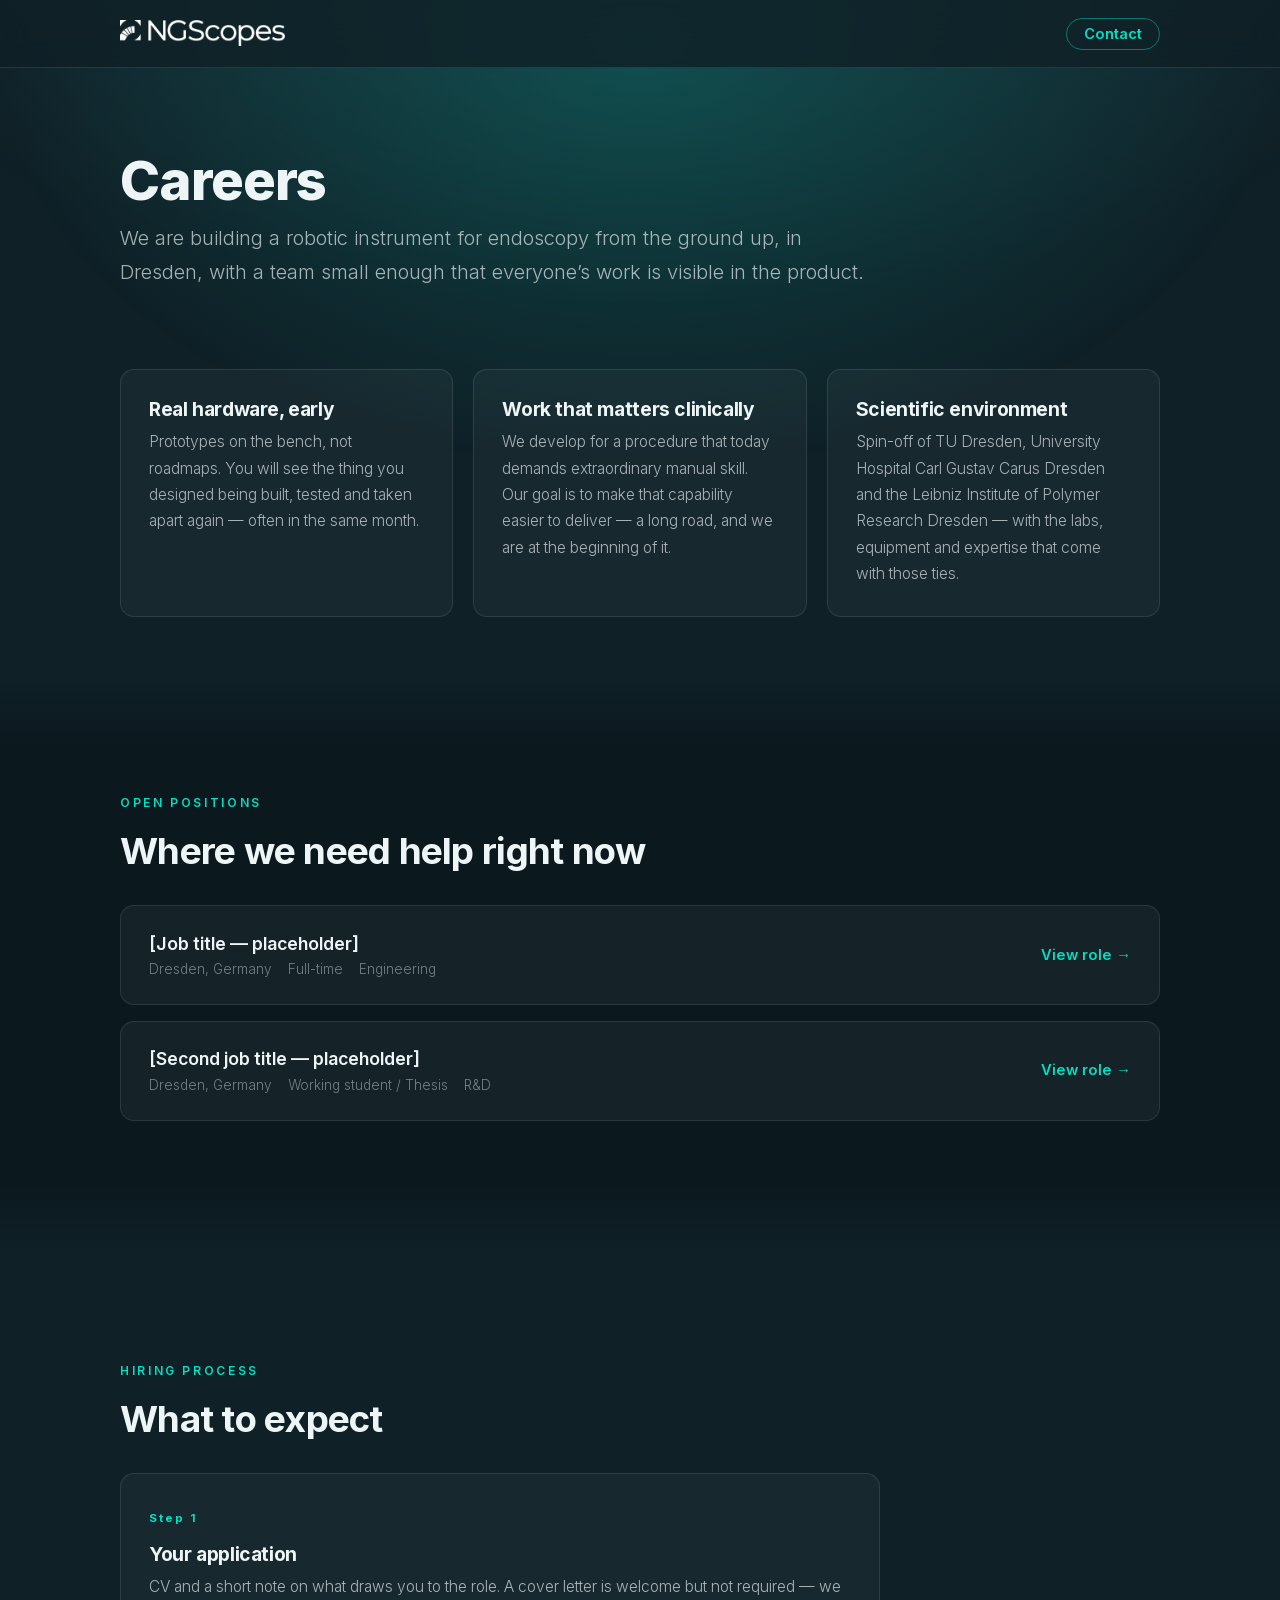
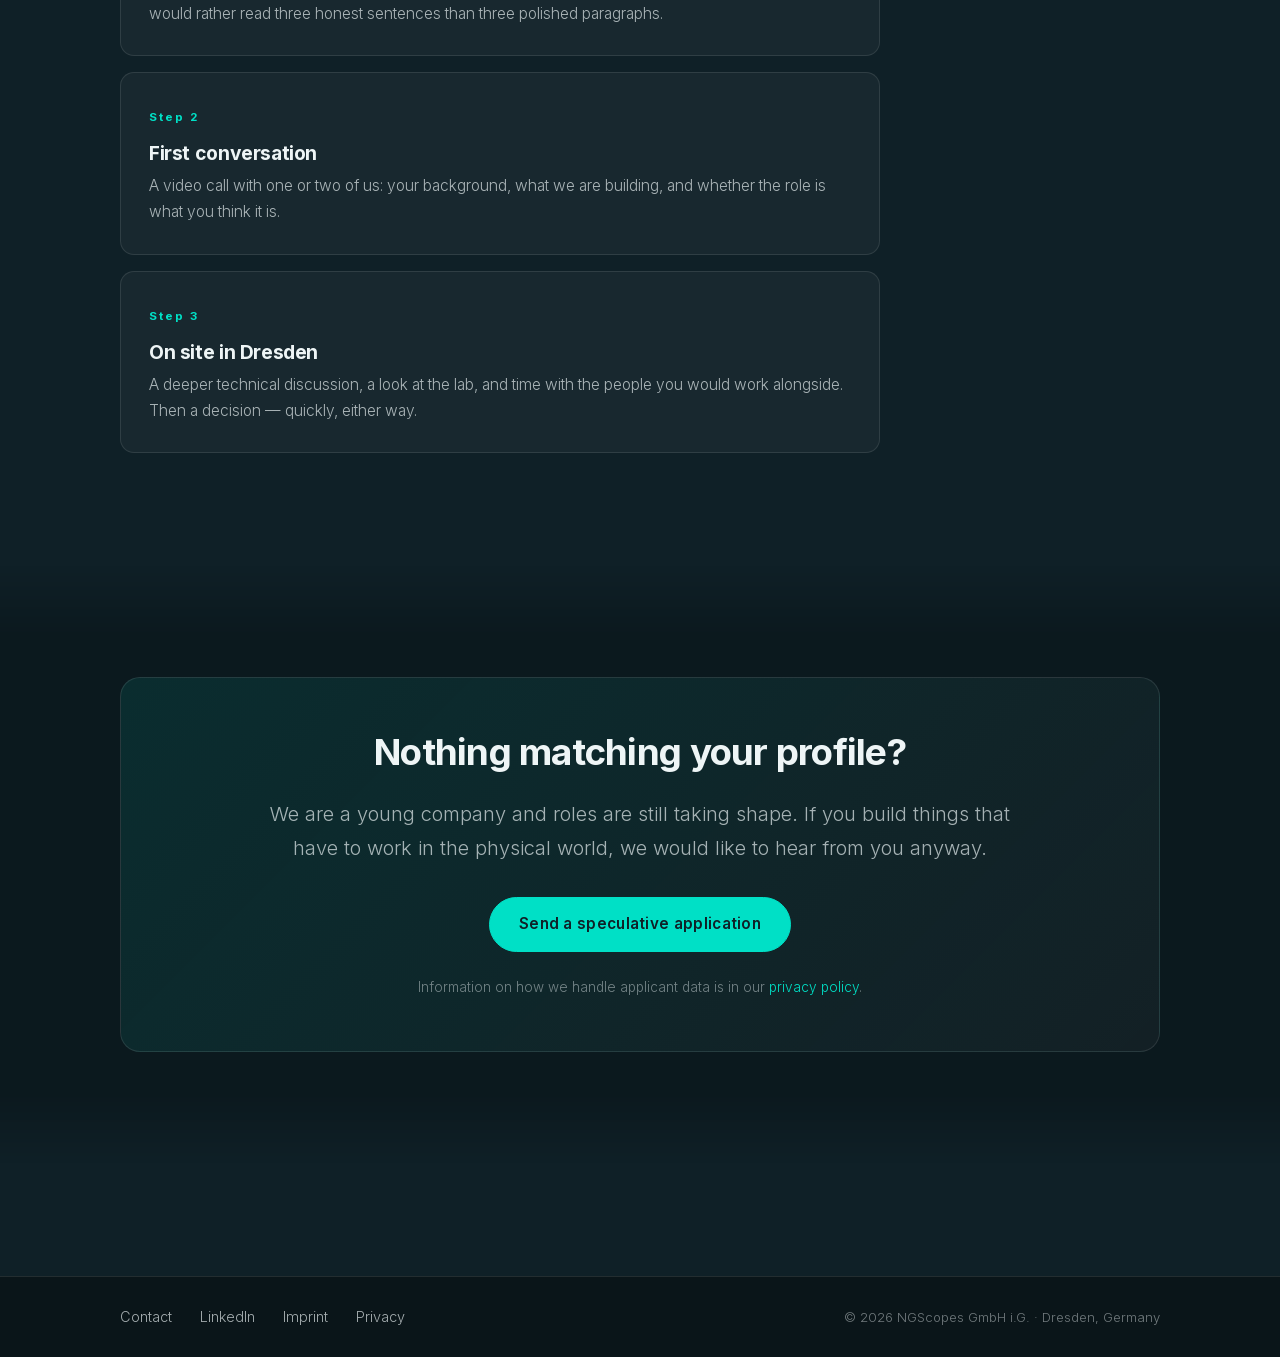
==== careers.html @ 13900980 "NGScopes company website Static site for ngscopes.com — plain HTML, CSS and a little JavaScript, no " ====
<!DOCTYPE html>
<!--
=========================================================================
  CAREERS — currently NOT part of the live navigation.

  The page still works and is reachable at /careers.html, but it is not
  linked from anywhere and is set to noindex, so search engines skip it.

  To publish it:
    1. delete the <meta name="robots" content="noindex"> line below
    2. add a Careers link back to tools/partials/header.html and
       tools/partials/footer.html, then run ./tools/sync-partials.sh
    3. un-comment the recruiting block in index.html
    4. add /careers.html back to sitemap.xml and remove the Disallow
       line in robots.txt
=========================================================================
-->
<html lang="en">
<head>
	<meta charset="UTF-8">
	<meta name="viewport" content="width=device-width, initial-scale=1.0">

	<title>Careers — NGScopes</title>
	<meta name="description" content="Open positions at NGScopes, an early-stage medical robotics company in Dresden building through-the-scope robotics for endoscopy.">
	<link rel="canonical" href="https://ngscopes.com/careers.html">
	<meta name="robots" content="noindex">

	<meta property="og:title" content="Careers — NGScopes">
	<meta property="og:description" content="Build medical robotics from scratch with a small founding team in Dresden.">
	<meta property="og:type" content="website">
	<meta property="og:url" content="https://ngscopes.com/careers.html">
	<meta property="og:image" content="https://ngscopes.com/assets/img/favicon_g.png">

	<link rel="icon" href="assets/img/favicon-32.png" sizes="32x32">
	<link rel="apple-touch-icon" href="assets/img/apple-touch-icon.png">
	<link rel="preload" as="font" type="font/woff2" href="assets/fonts/inter-latin.woff2" crossorigin>
	<link rel="stylesheet" href="assets/css/style.css">
</head>

<body>

<!-- @partial:header -->
<a class="skip-link" href="#main">Skip to content</a>
<div class="glow" aria-hidden="true"></div>

<header class="site-header">
	<div class="wrap">
		<a class="brand" href="index.html" aria-label="NGScopes — home">
			<img src="assets/img/logo-header.png" alt="NGScopes" width="163" height="26">
		</a>

		<nav class="site-nav" aria-label="Main">
			<ul>
				<li><a class="nav-cta" href="contact.html">Contact</a></li>
			</ul>
		</nav>
	</div>
</header>
<!-- @endpartial -->

<main id="main">

	<section class="page-head">
		<div class="wrap wrap--narrow">
			<h1>Careers</h1>
			<p class="lead">
				We are building a robotic instrument for endoscopy from the ground up, in Dresden,
				with a team small enough that everyone&rsquo;s work is visible in the product.
			</p>
		</div>
	</section>

	<!-- ================= WHY US ================= -->
	<section class="section section--tight">
		<div class="wrap">
			<div class="grid">
				<article class="card">
					<h3>Real hardware, early</h3>
					<p>
						Prototypes on the bench, not roadmaps. You will see the thing you designed
						being built, tested and taken apart again &mdash; often in the same month.
					</p>
				</article>
				<article class="card">
					<h3>Work that matters clinically</h3>
					<p>
						We develop for a procedure that today demands extraordinary manual skill.
						Our goal is to make that capability easier to deliver &mdash; a long road,
						and we are at the beginning of it.
					</p>
				</article>
				<article class="card">
					<h3>Scientific environment</h3>
					<p>
						Spin-off of TU Dresden, University Hospital Carl Gustav Carus Dresden and
						the Leibniz Institute of Polymer Research Dresden &mdash; with the labs,
						equipment and expertise that come with those ties.
					</p>
				</article>
			</div>
		</div>
	</section>

	<!-- =====================================================================
	     OPEN POSITIONS

	     TO ADD A POSITION:
	       1. copy careers/_template.html to careers/your-role.html
	       2. fill it in (all TODO markers are inside that file)
	       3. copy one <li> block below, adjust title, meta and href
	       4. add the new URL to sitemap.xml

	     TO REMOVE A POSITION:
	       delete its <li> below and delete the file in careers/.

	     IF THERE ARE NO OPEN POSITIONS:
	       delete the whole <ul class="job-list"> block and remove the HTML
	       comment markers around the "no open positions" block underneath it.
	     ===================================================================== -->
	<section class="section section--alt">
		<div class="wrap">
			<p class="section__label">Open positions</p>
			<h2>Where we need help right now</h2>

			<ul class="job-list" style="margin-top: 2rem;">

				<li>
					<a class="job" href="careers/_template.html">
						<span>
							<span class="job__title">[Job title &mdash; placeholder]</span>
							<span class="job__meta">
								<span>Dresden, Germany</span>
								<span>Full-time</span>
								<span>Engineering</span>
							</span>
						</span>
						<span class="job__cta">View role &rarr;</span>
					</a>
				</li>

				<li>
					<a class="job" href="careers/_template.html">
						<span>
							<span class="job__title">[Second job title &mdash; placeholder]</span>
							<span class="job__meta">
								<span>Dresden, Germany</span>
								<span>Working student / Thesis</span>
								<span>R&amp;D</span>
							</span>
						</span>
						<span class="job__cta">View role &rarr;</span>
					</a>
				</li>

			</ul>

			<!-- Empty state — remove these comment markers when no positions are listed.
			<div class="empty-state" style="margin-top: 2rem;">
				<h3>No open positions at the moment</h3>
				<p>
					We are still growing, and new roles open regularly. Send us a speculative
					application and we will get in touch when something fits.
				</p>
			</div>
			-->
		</div>
	</section>

	<!-- ================= PROCESS ================= -->
	<section class="section">
		<div class="wrap wrap--narrow">
			<p class="section__label">Hiring process</p>
			<h2>What to expect</h2>
			<!-- TODO: adjust these steps to how you actually run the process. -->
			<div class="grid" style="grid-template-columns: 1fr; gap: 1rem; margin-top: 2rem;">
				<article class="card">
					<span class="card__step">Step 1</span>
					<h3>Your application</h3>
					<p>
						CV and a short note on what draws you to the role. A cover letter is welcome
						but not required &mdash; we would rather read three honest sentences than
						three polished paragraphs.
					</p>
				</article>
				<article class="card">
					<span class="card__step">Step 2</span>
					<h3>First conversation</h3>
					<p>
						A video call with one or two of us: your background, what we are building,
						and whether the role is what you think it is.
					</p>
				</article>
				<article class="card">
					<span class="card__step">Step 3</span>
					<h3>On site in Dresden</h3>
					<p>
						A deeper technical discussion, a look at the lab, and time with the people
						you would work alongside. Then a decision &mdash; quickly, either way.
					</p>
				</article>
			</div>
		</div>
	</section>

	<!-- ================= SPECULATIVE ================= -->
	<section class="section section--alt">
		<div class="wrap">
			<div class="cta-band">
				<h2>Nothing matching your profile?</h2>
				<p class="lead">
					We are a young company and roles are still taking shape. If you build things
					that have to work in the physical world, we would like to hear from you anyway.
				</p>
				<div class="btn-row">
					<!-- TODO: replace with a dedicated careers address (e.g. jobs@ngscopes.com) once it exists. -->
					<a class="btn btn--solid" href="mailto:contactform@ngscopes.com?subject=Speculative%20application%20%E2%80%93%20NGScopes&body=Hello%20NGScopes%20team%2C%0A%0AI%20would%20like%20to%20introduce%20myself%20for%20a%20possible%20role%20at%20NGScopes.%0A%0AName%3A%0ABackground%3A%0AWhat%20I%20would%20like%20to%20work%20on%3A%0A%0A(Please%20attach%20your%20CV.)%0A%0AKind%20regards%2C">Send a speculative application</a>
				</div>
				<p style="font-size: 0.85rem; color: var(--text-faint); margin-top: 1.5rem;">
					Information on how we handle applicant data is in our
					<a href="privacy.html">privacy policy</a>.
				</p>
			</div>
		</div>
	</section>

</main>

<!-- @partial:footer -->
<footer class="site-footer">
	<div class="wrap">
		<nav class="footer-links" aria-label="Footer">
			<a href="contact.html">Contact</a>
			<a href="https://www.linkedin.com/company/ngscopes/" target="_blank" rel="noopener">LinkedIn</a>
			<a href="imprint.html">Imprint</a>
			<a href="privacy.html">Privacy</a>
		</nav>
		<p class="footer-meta">&copy; <span data-year>2026</span> NGScopes GmbH i.G. &middot; Dresden, Germany</p>
	</div>
</footer>
<!-- @endpartial -->

<script src="assets/js/main.js" defer></script>
</body>
</html>
---- assets/css/style.css ----
/* ==========================================================================
   NGScopes — stylesheet
   One file, no build step, no dependencies.
   Edit the custom properties in :root to restyle the whole site.
   ========================================================================== */

/* --- Fonts (self-hosted, no external requests) --------------------------- */

@font-face {
	font-family: 'Inter';
	font-style: normal;
	font-weight: 300 800;
	font-display: swap;
	src: url('../fonts/inter-latin.woff2') format('woff2');
	unicode-range: U+0000-00FF, U+0131, U+0152-0153, U+02BB-02BC, U+02C6, U+02DA,
		U+02DC, U+0304, U+0308, U+0329, U+2000-206F, U+20AC, U+2122, U+2191,
		U+2193, U+2212, U+2215, U+FEFF, U+FFFD;
}

@font-face {
	font-family: 'Inter';
	font-style: normal;
	font-weight: 300 800;
	font-display: swap;
	src: url('../fonts/inter-latin-ext.woff2') format('woff2');
	unicode-range: U+0100-02BA, U+02BD-02C5, U+02C7-02CC, U+02CE-02D7, U+02DD-02FF,
		U+0304, U+0308, U+0329, U+1D00-1DBF, U+1E00-1E9F, U+1EF2-1EFF, U+2020,
		U+20A0-20AB, U+20AD-20C0, U+2113, U+2C60-2C7F, U+A720-A7FF;
}

/* --- Design tokens ------------------------------------------------------- */

:root {
	--bg:           #0f2027;
	--bg-deep:      #0a1519;
	--surface:      rgba(255, 255, 255, 0.04);
	--surface-hi:   rgba(255, 255, 255, 0.07);
	--border:       rgba(255, 255, 255, 0.10);
	--border-hi:    rgba(0, 224, 198, 0.45);

	--text:         #eef5f6;
	--text-muted:   rgba(238, 245, 246, 0.68);
	--text-faint:   rgba(238, 245, 246, 0.45);

	--accent:       #00e0c6;
	--accent-deep:  #00b39e;
	--accent-glow:  rgba(0, 224, 198, 0.35);
	--warn:         #ff9478;

	--font:         'Inter', -apple-system, BlinkMacSystemFont, 'Segoe UI',
	                Roboto, Helvetica, Arial, sans-serif;

	--wrap:         1120px;
	--wrap-narrow:  760px;
	--radius:       14px;
	--radius-lg:    20px;

	--space-section: clamp(4rem, 9vw, 7rem);
	--header-h:      68px;
}

/* --- Reset --------------------------------------------------------------- */

*, *::before, *::after { box-sizing: border-box; }

html {
	scroll-behavior: smooth;
	scroll-padding-top: calc(var(--header-h) + 1rem);
	-webkit-text-size-adjust: 100%;
}

body {
	margin: 0;
	/* Column layout with a growing <main>: on short pages the footer sits at
	   the bottom of the viewport instead of floating mid-screen. */
	min-height: 100dvh;
	display: flex;
	flex-direction: column;
	font-family: var(--font);
	font-weight: 300;
	font-size: 17px;
	line-height: 1.7;
	color: var(--text);
	background: var(--bg);
	overflow-x: hidden;
	-webkit-font-smoothing: antialiased;
}

img { max-width: 100%; height: auto; display: block; }

h1, h2, h3, h4 {
	font-weight: 700;
	line-height: 1.2;
	letter-spacing: -0.02em;
	margin: 0 0 0.6em;
	text-wrap: balance;
}

h1 { font-size: clamp(2.1rem, 5.2vw, 3.4rem); font-weight: 800; }
h2 { font-size: clamp(1.6rem, 3.4vw, 2.3rem); }
h3 { font-size: 1.2rem; }
h4 { font-size: 1rem; }

p  { margin: 0 0 1.2em; }
p:last-child { margin-bottom: 0; }

a {
	color: var(--accent);
	text-decoration: none;
	transition: color 0.2s ease, opacity 0.2s ease;
}
a:hover { color: var(--text); }

ul, ol { padding-left: 1.3em; }
li { margin-bottom: 0.5em; }

strong { font-weight: 600; }

:focus-visible {
	outline: 2px solid var(--accent);
	outline-offset: 3px;
	border-radius: 4px;
}

/* --- Ambient background glow ---------------------------------------------
   A plain radial gradient, deliberately without filter: blur(). A large
   blurred layer forces an expensive repaint on every scroll frame; a gradient
   costs nothing and looks the same. Only opacity/transform are animated, so
   the compositor handles it.
   ------------------------------------------------------------------------ */

.glow {
	position: fixed;
	inset: -20vh -10vw auto -10vw;
	height: 120vh;
	background:
		radial-gradient(60% 55% at 50% 22%, rgba(0, 224, 198, 0.20), transparent 70%),
		radial-gradient(80% 60% at 50% 0%, rgba(32, 58, 67, 0.75), transparent 75%);
	pointer-events: none;
	will-change: opacity;
	z-index: 0;
	animation: glowPulse 16s ease-in-out infinite alternate;
}

@keyframes glowPulse {
	from { opacity: 0.75; }
	to   { opacity: 1; }
}

/* --- Layout helpers ------------------------------------------------------ */

.wrap {
	width: 100%;
	max-width: var(--wrap);
	margin-inline: auto;
	padding-inline: clamp(1.25rem, 5vw, 2.5rem);
}

/* A narrow reading column that keeps the same left gutter as full-width
   sections: the outer box stays as wide as .wrap, the content inside is
   constrained. Without this, narrow sections sit further right than wide
   ones and the page edge looks ragged. */
.wrap--narrow > * { max-width: var(--wrap-narrow); }

/* Constrains a text column without re-centring it inside a full-width wrap. */
.measure { max-width: 68ch; }

main {
	position: relative;
	z-index: 1;
	flex: 1 0 auto;
	display: flex;
	flex-direction: column;
}

.section { padding-block: var(--space-section); }
.section--tight { padding-block: clamp(2.5rem, 5vw, 4rem); }

.section--alt {
	background: linear-gradient(180deg, transparent, rgba(0, 0, 0, 0.22) 12%, rgba(0, 0, 0, 0.22) 88%, transparent);
}

.section__label {
	font-size: 0.75rem;
	font-weight: 600;
	letter-spacing: 0.22em;
	text-transform: uppercase;
	color: var(--accent);
	margin-bottom: 1rem;
}

.lead {
	font-size: clamp(1.05rem, 2vw, 1.25rem);
	color: var(--text-muted);
	max-width: 62ch;
}

.skip-link {
	position: absolute;
	left: -9999px;
	top: 0;
	z-index: 100;
	background: var(--accent);
	color: var(--bg);
	padding: 0.7rem 1.2rem;
	font-weight: 600;
}
.skip-link:focus { left: 0; }

/* --- Header / navigation -------------------------------------------------- */

.site-header {
	position: sticky;
	top: 0;
	z-index: 50;
	height: var(--header-h);
	display: flex;
	align-items: center;
	background: rgba(15, 32, 39, 0.82);
	backdrop-filter: blur(14px);
	-webkit-backdrop-filter: blur(14px);
	border-bottom: 1px solid var(--border);
}

.site-header .wrap {
	display: flex;
	align-items: center;
	justify-content: space-between;
	gap: 1.5rem;
}

.brand { display: flex; align-items: center; }
.brand img { height: 26px; width: auto; }

.site-nav ul {
	display: flex;
	align-items: center;
	gap: clamp(1rem, 2.4vw, 2rem);
	list-style: none;
	margin: 0;
	padding: 0;
}

.site-nav li { margin: 0; }

.site-nav a {
	color: var(--text-muted);
	font-size: 0.92rem;
	font-weight: 400;
	white-space: nowrap;
}

.site-nav a:hover { color: var(--text); }

.site-nav a[aria-current="page"] {
	color: var(--text);
	font-weight: 600;
}

.site-nav .nav-cta {
	border: 1px solid var(--border-hi);
	border-radius: 30px;
	padding: 0.4rem 1.05rem;
	color: var(--accent);
	font-weight: 600;
}

.site-nav .nav-cta:hover {
	background: var(--accent);
	color: var(--bg);
}

/* --- Buttons ------------------------------------------------------------- */

.btn {
	display: inline-flex;
	align-items: center;
	gap: 0.5rem;
	padding: 0.85rem 1.8rem;
	border-radius: 30px;
	border: 1px solid var(--accent);
	font-size: 0.95rem;
	font-weight: 600;
	letter-spacing: 0.02em;
	color: var(--accent);
	background: transparent;
	cursor: pointer;
	transition: background 0.25s ease, color 0.25s ease, box-shadow 0.25s ease;
}

.btn:hover {
	background: var(--accent);
	color: var(--bg);
	box-shadow: 0 0 24px var(--accent-glow);
}

.btn--solid { background: var(--accent); color: var(--bg); }
.btn--solid:hover { background: var(--accent-deep); border-color: var(--accent-deep); color: var(--bg); }

.btn--ghost { border-color: var(--border); color: var(--text); }
.btn--ghost:hover { background: var(--surface-hi); color: var(--text); box-shadow: none; }

.btn-row {
	display: flex;
	flex-wrap: wrap;
	gap: 1rem;
	margin-top: 2rem;
}

/* --- Hero ---------------------------------------------------------------- */

.hero {
	position: relative;
	padding-block: clamp(4rem, 11vw, 8rem) var(--space-section);
	text-align: center;
}

/* The landing page is a single screen: the hero takes whatever height is
   left over, and the footer closes the page without a scrollbar. */
.hero--full {
	flex: 1 0 auto;
	display: flex;
	align-items: center;
	padding-block: clamp(2.5rem, 7vw, 5rem);
}

.hero--full .wrap { width: 100%; }

.page--landing .site-footer { margin-top: 0; }

.hero__logo {
	height: clamp(46px, 8vw, 70px);
	width: auto;
	margin: 0 auto 2.2rem;
}

.hero h1 { max-width: 20ch; margin-inline: auto; }

.hero .lead { margin-inline: auto; text-align: center; }

.hero .btn-row { justify-content: center; }

.accent { color: var(--accent); }

/* --- Cards --------------------------------------------------------------- */

.grid {
	display: grid;
	gap: 1.25rem;
	grid-template-columns: repeat(auto-fit, minmax(260px, 1fr));
}

.card {
	background: var(--surface);
	border: 1px solid var(--border);
	border-radius: var(--radius);
	padding: 1.75rem;
	transition: border-color 0.25s ease, background 0.25s ease, transform 0.25s ease;
}

.card:hover { border-color: var(--border-hi); background: var(--surface-hi); }

.card h3 { margin-bottom: 0.5rem; }

.card p { color: var(--text-muted); font-size: 0.97rem; }

.card__step {
	display: inline-block;
	font-size: 0.72rem;
	font-weight: 700;
	letter-spacing: 0.18em;
	color: var(--accent);
	margin-bottom: 0.9rem;
}

/* --- Job listings -------------------------------------------------------- */

.job-list { list-style: none; margin: 0; padding: 0; }
.job-list li { margin: 0 0 1rem; }

.job {
	display: flex;
	flex-wrap: wrap;
	align-items: center;
	justify-content: space-between;
	gap: 1rem;
	padding: 1.4rem 1.75rem;
	background: var(--surface);
	border: 1px solid var(--border);
	border-radius: var(--radius);
	transition: border-color 0.25s ease, background 0.25s ease;
}

.job:hover { border-color: var(--border-hi); background: var(--surface-hi); }

.job__title { font-size: 1.1rem; font-weight: 600; color: var(--text); margin: 0 0 0.3rem; }

.job__meta {
	font-size: 0.85rem;
	color: var(--text-faint);
	display: flex;
	flex-wrap: wrap;
	gap: 0.4rem 1rem;
	margin: 0;
}

.job__cta { font-weight: 600; font-size: 0.92rem; white-space: nowrap; }

/* --- Empty state --------------------------------------------------------- */

.empty-state {
	border: 1px dashed var(--border);
	border-radius: var(--radius);
	padding: clamp(2rem, 5vw, 3rem);
	text-align: center;
	color: var(--text-muted);
}

.empty-state h3 { color: var(--text); }

/* --- Callouts ------------------------------------------------------------ */

.callout {
	border: 1px solid var(--border);
	border-left: 3px solid var(--accent);
	border-radius: var(--radius);
	background: var(--surface);
	padding: 1.5rem 1.75rem;
	color: var(--text-muted);
	font-size: 0.97rem;
}

.callout h3 { color: var(--text); font-size: 1.05rem; }

/* --- Article / legal pages ----------------------------------------------- */

.page-head { padding-block: clamp(3rem, 7vw, 5rem) 1rem; }
.page-head h1 { margin-bottom: 0.5rem; }

/* .prose sits on the same element as .wrap--narrow, which already limits
   the measure of each child — no max-width here, or the whole column would
   shrink and re-centre. */
.prose h2 { margin-top: 2.6rem; font-size: 1.35rem; }
.prose h3 { margin-top: 1.8rem; font-size: 1.05rem; }
.prose address { font-style: normal; color: var(--text-muted); margin-bottom: 1.2em; }
.prose ul { color: var(--text-muted); }
.prose > p { color: var(--text-muted); }

.prose dl { margin: 0 0 1.5rem; }
.prose dt { font-weight: 600; margin-top: 1rem; }
.prose dd { margin: 0 0 0 0; color: var(--text-muted); }

/* --- Contact page & form ------------------------------------------------- */

.contact-layout {
	display: grid;
	gap: 2.5rem;
	grid-template-columns: minmax(0, 1.35fr) minmax(240px, 1fr);
	align-items: start;
}

.contact-aside { display: grid; gap: 1rem; }

.contact-aside .card p { margin: 0; }
.contact-aside address { font-style: normal; color: var(--text-muted); font-size: 0.97rem; }

.contact-card__label {
	font-size: 0.75rem;
	font-weight: 700;
	letter-spacing: 0.16em;
	text-transform: uppercase;
	color: var(--accent);
	margin-bottom: 0.7rem;
}

.form {
	display: grid;
	gap: 1.25rem;
	max-width: 34rem;
}

.field { display: grid; gap: 0.45rem; }

.field label {
	font-size: 0.85rem;
	font-weight: 600;
	letter-spacing: 0.03em;
	color: var(--text-muted);
}

.field__hint { font-weight: 400; color: var(--text-faint); }

.field input,
.field textarea {
	width: 100%;
	font: inherit;
	font-size: 0.97rem;
	color: var(--text);
	background: var(--surface);
	border: 1px solid var(--border);
	border-radius: 10px;
	padding: 0.75rem 0.9rem;
	transition: border-color 0.2s ease, background 0.2s ease, box-shadow 0.2s ease;
}

.field textarea { resize: vertical; min-height: 8.5rem; }

.field input:hover,
.field textarea:hover { border-color: rgba(255, 255, 255, 0.2); }

.field input:focus,
.field textarea:focus {
	outline: none;
	border-color: var(--accent);
	background: var(--surface-hi);
	box-shadow: 0 0 0 3px rgba(0, 224, 198, 0.15);
}

.field input[aria-invalid="true"],
.field textarea[aria-invalid="true"] { border-color: var(--warn); }

/* Honeypot — off-screen for people, still in the DOM for bots. */
.field--trap {
	position: absolute;
	left: -9999px;
	width: 1px;
	height: 1px;
	overflow: hidden;
}

.form__note {
	margin: 0;
	font-size: 0.85rem;
	color: var(--text-faint);
}

.form button { justify-self: start; }

.form__status {
	margin: 0;
	font-size: 0.9rem;
	line-height: 1.5;
	color: var(--text-muted);
}

.form__status--success { color: var(--accent); }
.form__status--error { color: var(--warn); }

/* --- CTA band ------------------------------------------------------------ */

.cta-band {
	border: 1px solid var(--border);
	border-radius: var(--radius-lg);
	background: linear-gradient(135deg, rgba(0, 224, 198, 0.10), rgba(255, 255, 255, 0.03));
	padding: clamp(2rem, 5vw, 3.25rem);
	text-align: center;
}

.cta-band .lead { margin-inline: auto; }
.cta-band .btn-row { justify-content: center; }

/* --- Footer -------------------------------------------------------------- */

.site-footer {
	position: relative;
	z-index: 1;
	flex: none;
	margin-top: var(--space-section);
	border-top: 1px solid var(--border);
	background: var(--bg-deep);
	padding-block: 1.75rem;
	font-size: 0.9rem;
}

.site-footer .wrap {
	display: flex;
	flex-wrap: wrap;
	align-items: center;
	justify-content: space-between;
	gap: 0.75rem 2rem;
}

.footer-links {
	display: flex;
	flex-wrap: wrap;
	gap: 0.5rem 1.75rem;
}

.footer-links a { color: var(--text-muted); }
.footer-links a:hover { color: var(--accent); }

.footer-meta {
	margin: 0;
	color: var(--text-faint);
	font-size: 0.82rem;
}

/* --- Status badge (preclinical) ------------------------------------------ */

.badge {
	display: inline-flex;
	/* flex-start, not center: when the text wraps to two lines on narrow
	   screens a centred dot floats away from the first line. */
	align-items: flex-start;
	gap: 0.5rem;
	padding: 0.35rem 0.9rem;
	border: 1px solid var(--border);
	border-radius: 30px;
	font-size: 0.78rem;
	font-weight: 500;
	letter-spacing: 0.06em;
	color: var(--text-muted);
	background: var(--surface);
	margin-bottom: 1.75rem;
}

.badge::before {
	content: "";
	width: 7px;
	height: 7px;
	border-radius: 50%;
	background: var(--accent);
	flex: none;
	margin-top: 0.42em;
}

/* --- Responsive ---------------------------------------------------------- */

@media (max-width: 860px) {
	.contact-layout { grid-template-columns: 1fr; }
	.job { flex-direction: column; align-items: flex-start; }
}

/* --- Print --------------------------------------------------------------- */

@media print {
	.glow, .site-header, .btn-row, .cta-band { display: none; }
	body { background: #fff; color: #000; }
}

/* --- Reduced motion ------------------------------------------------------ */

@media (prefers-reduced-motion: reduce) {
	html { scroll-behavior: auto; }
	.glow { animation: none; }
	*, *::before, *::after {
		animation-duration: 0.01ms !important;
		animation-iteration-count: 1 !important;
		transition-duration: 0.01ms !important;
	}
}

/* --- Initials avatar (fallback when no photo is available) ---------------- */

.person__photo--initials {
	display: flex;
	align-items: center;
	justify-content: center;
	font-size: 1.35rem;
	font-weight: 700;
	letter-spacing: 0.05em;
	color: var(--accent);
	flex: none;
}
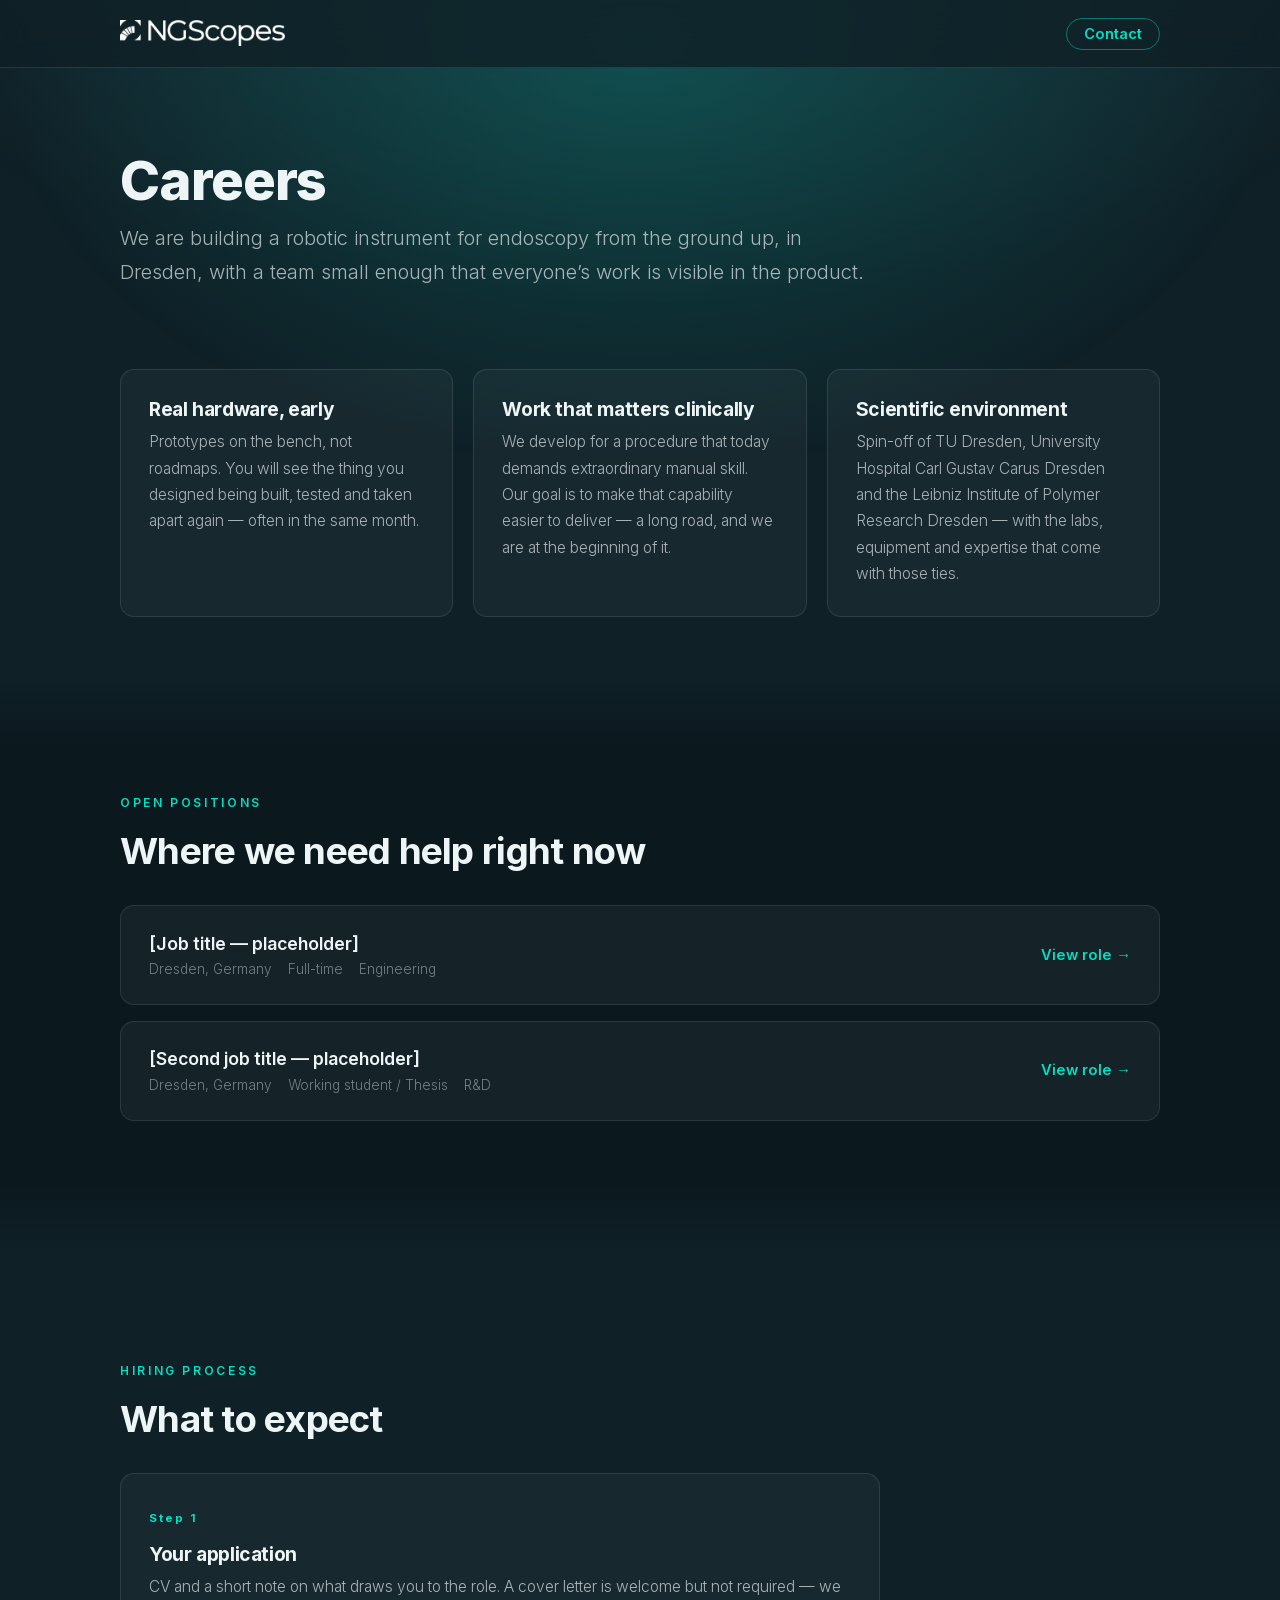
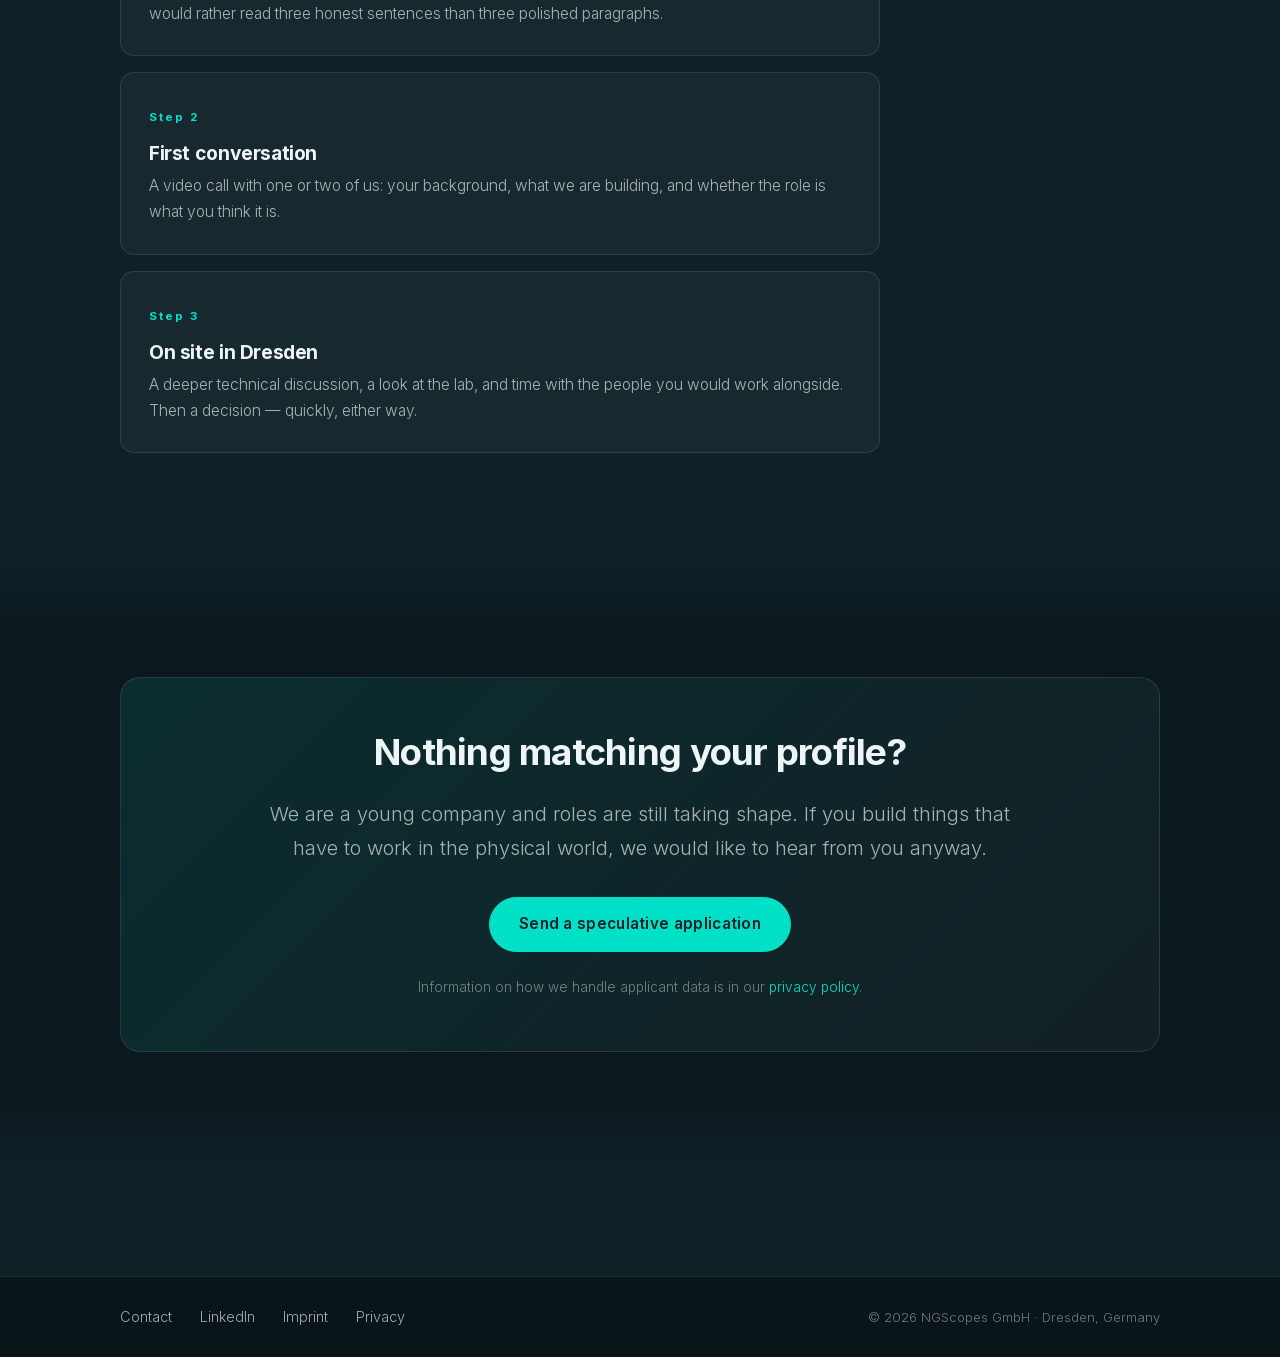
==== commit 00372c89: "Company is registered: drop i.G., add the register entry NGScopes GmbH was entered in the commercial" ====
--- a/careers.html
+++ b/careers.html
@@ -234,7 +234,7 @@
 			<a href="imprint.html">Imprint</a>
 			<a href="privacy.html">Privacy</a>
 		</nav>
-		<p class="footer-meta">&copy; <span data-year>2026</span> NGScopes GmbH i.G. &middot; Dresden, Germany</p>
+		<p class="footer-meta">&copy; <span data-year>2026</span> NGScopes GmbH &middot; Dresden, Germany</p>
 	</div>
 </footer>
 <!-- @endpartial -->
